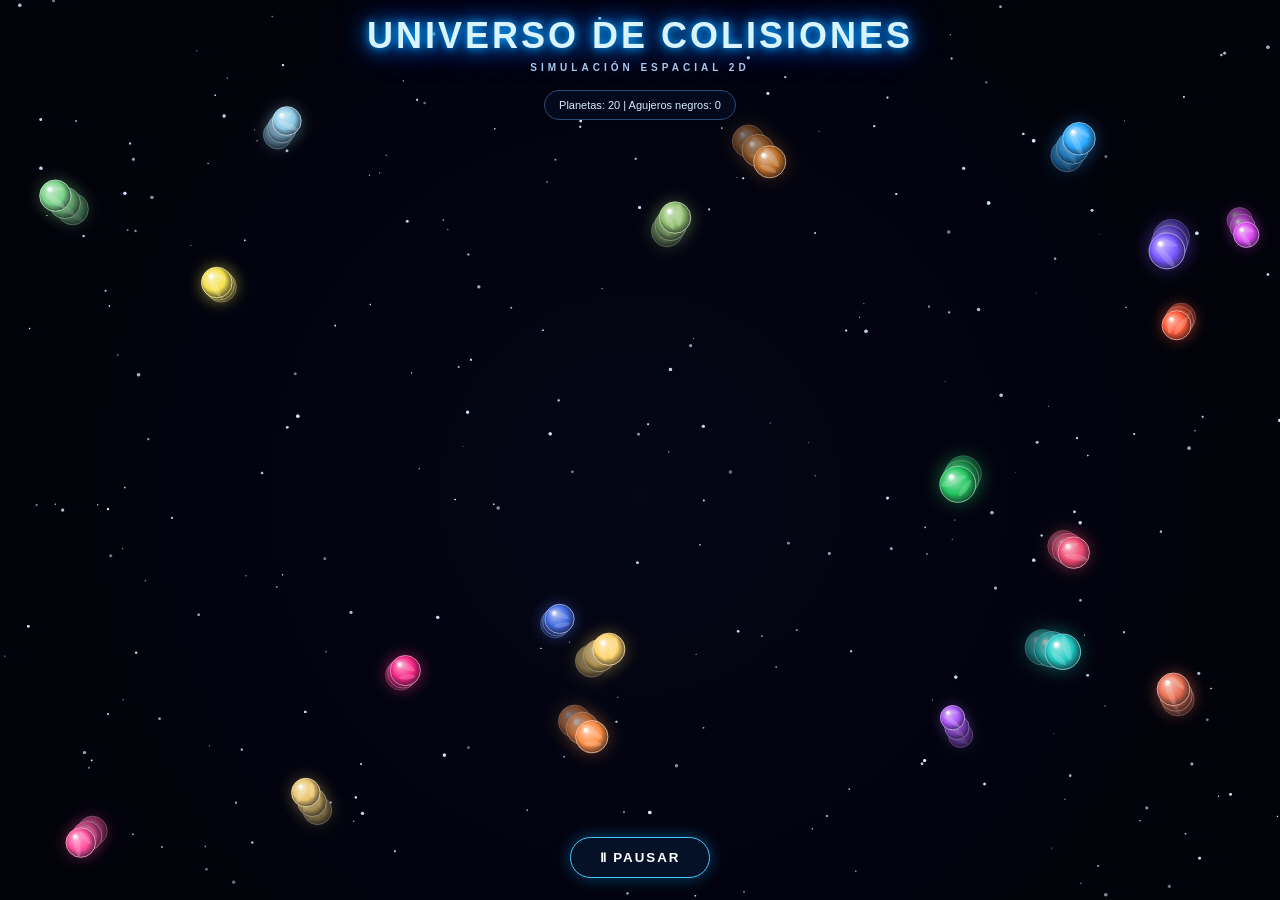
==== index.html @ e72f7c32 "Create index.html" ====
<!DOCTYPE html>
<html lang="es">
<head>
    <meta charset="UTF-8">
    <meta name="viewport" content="width=device-width, initial-scale=1.0">
    <title>Universo de Colisiones</title>
    <meta http-equiv="refresh" content="0; url=colision.html">
</head>
<body>
    <p>Abriendo la simulación...</p>
    <a href="colision.html">Entrar al Universo de Colisiones</a>
</body>
</html>
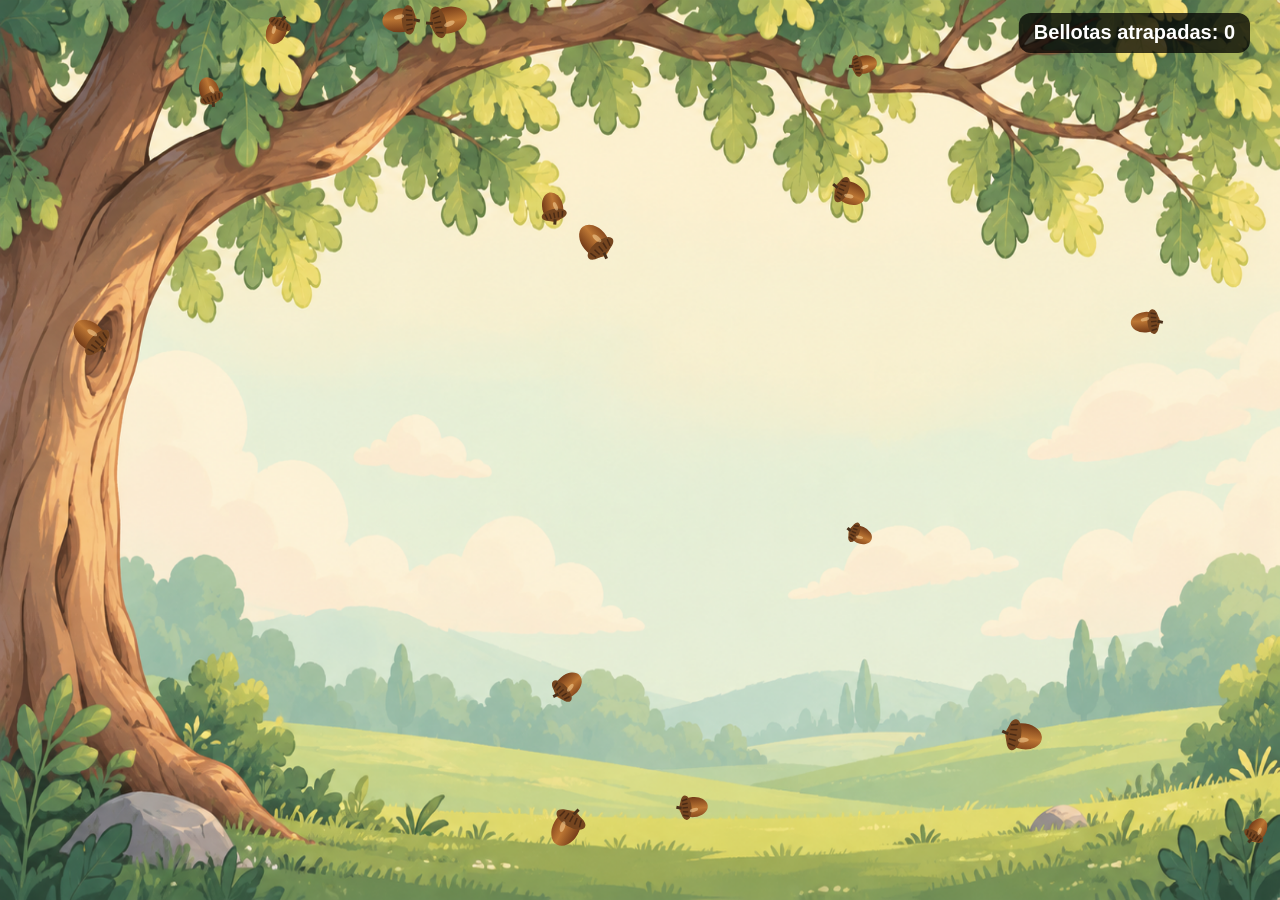
==== commit 86310434: "Practica 2.5 juego de bellotas" ====
--- a/index.html
+++ b/index.html
@@ -1,13 +1,34 @@
+
 <!DOCTYPE html>
 <html lang="es">
 <head>
     <meta charset="UTF-8">
     <meta name="viewport" content="width=device-width, initial-scale=1.0">
-    <title>Universo de Colisiones</title>
-    <meta http-equiv="refresh" content="0; url=colision.html">
+    <title>Juego de Bellotas</title>
+    <style>
+        * {
+            margin: 0;
+            padding: 0;
+            box-sizing: border-box;
+        }
+
+        html, body {
+            width: 100%;
+            height: 100%;
+            overflow: hidden;
+            background: #233b28;
+        }
+
+        canvas {
+            display: block;
+            width: 100%;
+            height: 100%;
+            cursor: crosshair;
+        }
+    </style>
 </head>
 <body>
-    <p>Abriendo la simulación...</p>
-    <a href="colision.html">Entrar al Universo de Colisiones</a>
+    <canvas id="canvas"></canvas>
+    <script src="colision.js"></script>
 </body>
 </html>
